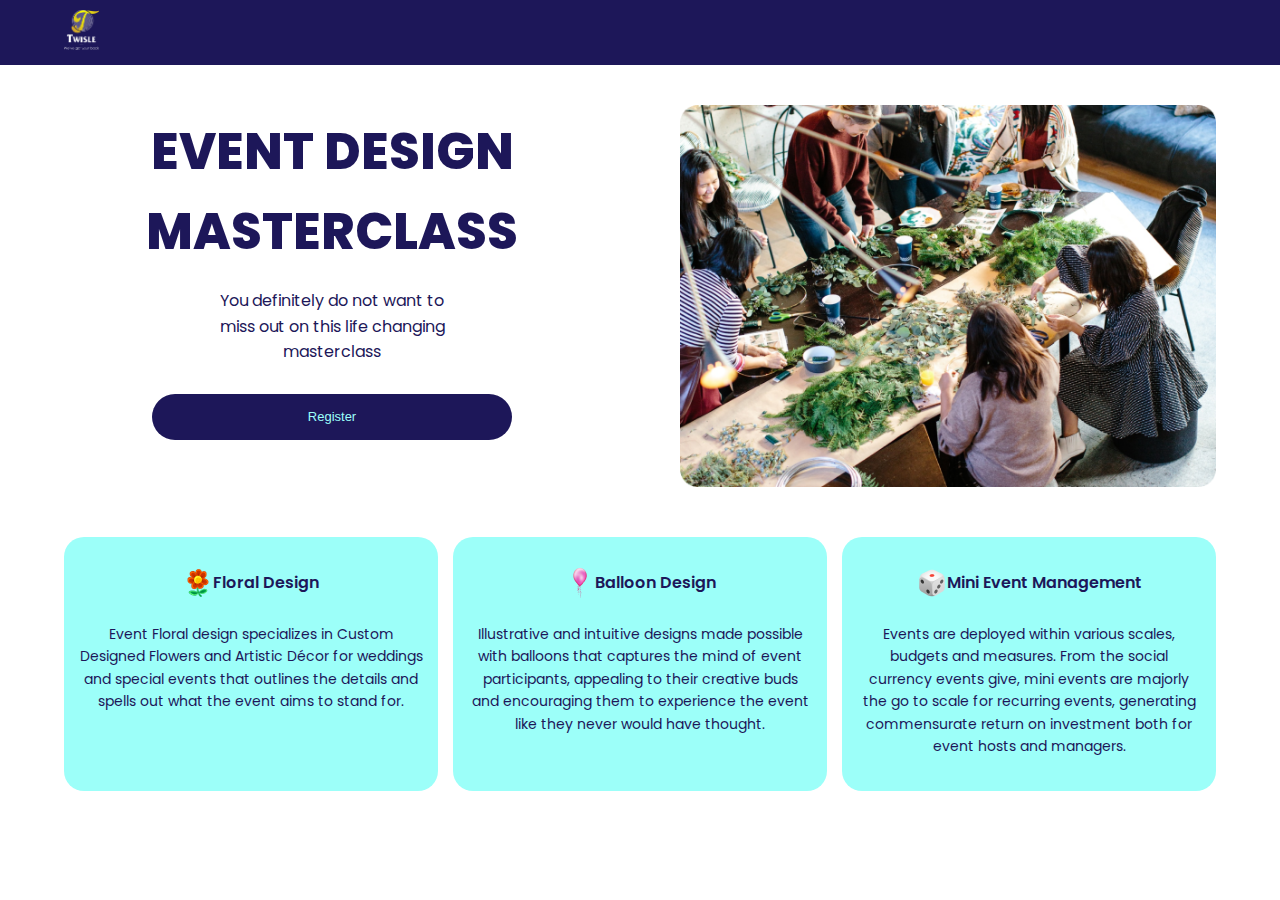
==== index.html @ 26fa8981 "hamburger button added" ====
<!DOCTYPE html>
<html lang="en">

<head>
    <meta charset="UTF-8">
    <meta http-equiv="X-UA-Compatible" content="IE=edge">
    <meta name="viewport" content="width=device-width, initial-scale=1.0">
    <title>Twisle</title>

    <link rel="stylesheet" href="https://cdnjs.cloudflare.com/ajax/libs/font-awesome/6.1.2/css/all.min.css"
        integrity="sha512-1sCRPdkRXhBV2PBLUdRb4tMg1w2YPf37qatUFeS7zlBy7jJI8Lf4VHwWfZZfpXtYSLy85pkm9GaYVYMfw5BC1A=="
        crossorigin="anonymous" referrerpolicy="no-referrer" />

    <!-- css link -->
    <link rel="stylesheet" href="index.css">

    <!-- font -->
    <link href="https://fonts.googleapis.com/css2?family=Poppins:wght@400;600;700;800&display=swap" rel="stylesheet">
</head>

<body>
    <header>
        <div class="top-container">
            <div class="logo-container"><img src="images/1.png" alt="logo" class="logo"></div>
            <button class="nav-toggle" aria-label="toggle navigation">
                <span class="hamburger"></span>
            </button>
            <nav class="nav">
                <ul class="nav-list">
                    <li class="nav-item"><a href="#features" class="nav-link">features</a></li>
                    <li class="nav-item"><a href="https://docs.google.com/forms/d/e/1FAIpQLSfRfd0ls9DLHrry6o0ffCGVrd345AqnTime58EJFE4nkr-iQg/viewform" class="nav-link">register</a></li>
                </ul>
            </nav>
        </div>
    </header>
    <div class="container">
        
        <main>
            <div class="main-container">
                <section>
                    <div class="grid">
                        <h1>EVENT DESIGN MASTERCLASS</h1>
                        <p class="text">You definitely do not want to<span class="subtext"> miss out on this life
                                changing</span><span class="subtext"> masterclass</span></p>
                        <div class="button-wrapper"><a href="https://docs.google.com/forms/d/e/1FAIpQLSfRfd0ls9DLHrry6o0ffCGVrd345AqnTime58EJFE4nkr-iQg/viewform"
                            class="registration-link"><button class="register">Register</button></a></div>
                    </div>
                                <img src="images/unsplash_TdpSX7XAcKo.png" alt="" class="cover-pic">

                </section>
                <div class="article-wrapper">
                    <article id="features" class="first-article">
                        <div class="article-container">
                            <div class="flex">
                                <img src="images/image 2.png" alt="" class="icon-img">
                                <h2 class="icon">Floral Design</h2>
                            </div>
                            <p>Event Floral design specializes in Custom Designed Flowers and Artistic Décor for weddings
                                and special events that outlines the details and spells out what the event aims to stand
                                for.</p>
                        </div>
                    </article>
                    <article class="second-article">
                        <div class="article-container">
                            <div class="flex">
                                <img src="images/image 4.png" alt="" class="icon-img">
                                <h2 class="icon">Balloon Design</h2>
                            </div>
                            <p>Illustrative and intuitive designs made possible with balloons that captures the mind of
                                event participants, appealing to their creative buds and encouraging them to experience the
                                event like they never would have thought.</p>
                        </div>
                    </article>
                    <article class="third-article">
                        <div class="article-container">
                            <div class="flex">
                                <img src="images/image 3.png" alt="" class="icon-img">
                                <h2 class="icon">Mini Event Management</h2>
                            </div>
                            <p>Events are deployed within various scales, budgets and measures. From the social currency
                                events give, mini events are majorly the go to scale for recurring events, generating
                                commensurate return on investment both for event hosts and managers.</p>
                        </div>
                    </article>
                </div>

                <div class="icons-wrapper">
                    <a href="" class="icon-link"><i class="fa-brands fa-facebook"></i></a>
                    <a href="" class="icon-link"><i class="fa-brands fa-instagram"></i></a>

                </div>
            </div>
        </main>
    </div>
</body>
<script src="index.js"></script>
</html>
---- index.css ----
*,
*::before,
*::after {
  box-sizing: border-box;
}

html {
  scroll-behavior: smooth;
  font-size: 10px;
}

img {
  max-width: 100%;
}

:root {
  /* color */
  --bgclr:white;
  --text-clr:#1D1759;
--btn-clr: #9CFFF9;

  /* font */
  --ff: 'Poppins', sans-serif;
}

body {
font-family: var(--ff);
  line-height: 1.6;
  background-color: var(--bglr);
  color: var(--text-clr);
  margin: 0;
}

.icon::before,
.icon::after {
  display: inline-block;
  text-rendering: auto;
  -webkit-font-smoothing: antialiased;
}

.container {
   
   width: 90%;
   margin: 0 auto;
}

header {
    background-color: var(--text-clr);
    margin-bottom: 4em;
    padding: 1em 5%;
}

.top-container {
    display: flex;
    justify-content: space-between;
    align-items: center;
}

.logo-container {
    max-width: 35px;
}

.logo {
    width: 100%;
}

.nav {
    position: fixed;
    
    background-color: var(--btn-clr);
    color: var(--text-clr);
    top: 0;
    bottom: 40em;
    left: 40em;
    right: 0;
    z-index: 100;
    
    transform: translateX(100%);
    transition: transform 250ms cubic-bezier(.5, 0, .5, 1);
}

.nav-list {
    height: 100%;
    margin: 0;
    padding: 0;
    list-style: none;
    display: flex;
    flex-direction: column;
    justify-content: space-evenly;
    align-items: center;
}

.nav-link {
    text-decoration: none;
    color: inherit;
    font-size: 1.5rem;
    cursor: pointer;
}


.nav-link:hover,
.nav-link:focus {
    color: green;
}

.nav-toggle {
    padding: .5em;
    background: transparent;
    border: 0;
    cursor: pointer;
    position: absolute;
    right: 1em;
    top: 1.8em;
    z-index: 1000;
}

.nav-open .nav {
    transform: translateX(0);
}

.nav-open .nav-toggle {
    position: fixed;
}

.nav-open .hamburger {
    background-color: var(--text-clr);
    transform: rotate(.625turn);
    transition: transform 250ms ease-in-out;
}

.nav-open .hamburger::before {
    background-color: var(--text-clr);
    transform: rotate(90deg) translateX(-6px);
    transition: transform 250ms ease-in-out;
}

.nav-open .hamburger::after {
    opacity: 0;
}

.hamburger {
    display: block;
    position: relative;
}

.hamburger,
.hamburger::before,
.hamburger::after {
    background: var(--btn-clr);
    width: 3em;
    height: 3px;
    border-radius: 1em;
    transition: transform 250ms ease-in-out;
}


.hamburger::before,
.hamburger::after {
    content: '';
    position: absolute;
    left: 0;
    right: 0;
}

.hamburger::before { top: 7px; }
.hamburger::after { bottom: 7px; }

main {
    width: 100%;
}

.main-container {
    display: flex;
    flex-direction: column;
    justify-content: center;
    align-items: center;
}

h1 {
    font-size: 5rem;
    font-weight: 800;
    text-align: center;
    margin: 0;
}

.button-wrapper {
    display: flex;
    align-items: center;
    justify-content: center;
    margin-bottom: 4em;
}

.registration-link {
    cursor: pointer;
}

.register {
    max-width: 390px;
    background-color: var(--text-clr);
    margin-top: 1em;
    padding: 1.2em 12em;
    font-size: 1.3em;
    font-weight: 400;
    text-decoration: none;
    color: var(--btn-clr);
    cursor: pointer;
    border: none;
    border-radius: 60px;
}

.register:hover,
.register:focus {
    background-color: green;
    color: white;
}

.text {

     font-size: 1.6rem;
     font-weight: 400;
     text-align: center;
}

.subtext {
    display: block;
    margin: 0;
}

article {
    width: 100%;
    margin-bottom: 1.8em;
  padding: 2em 1.5em;
    background-color: var(--btn-clr);
    border-radius: 20px;
}

.flex {
    display: flex;
    align-items: center;
    justify-content: center;
}

h2 {
    font-size: 1.6rem;
    font-weight: 600;
    text-transform: capitalize;
    text-align: center;
}

article p {
    font-size: 1.4rem;
    font-weight: 400;
    text-align: center;
}

.icons-wrapper {
    display: flex;
    justify-content: center;
    align-items: center;
    gap: 1.8em;
    margin: 4em 0;
}

.fa-brands {
    font-size: 2.2rem;
    color: var(--text-clr);
}

.cover-pic {
    display: none;
}

@media (min-width: 900px) {
.nav-toggle {
    display: none;
}

.nav-list {
    display: flex;
    flex-direction: row;
    justify-content: center;
    align-items: center;
    gap: 5em;
    padding: 0;
}

.nav-link {
    text-transform: uppercase;
}

section {
    display: grid;
    grid-template-columns: 1fr 1fr;
    justify-content: center;
    align-items: center;
    gap: 8em;
    margin-bottom:5em;
}

h1 {
    margin: 0;
}

.cover-pic {
    display: block;
    max-width: 100%;
}

.article-wrapper {
    display: flex;
    grid-template-columns: 1fr 1fr 1fr;
    gap: 1.5em;
}

article {
    max-height : 100%;
}
}
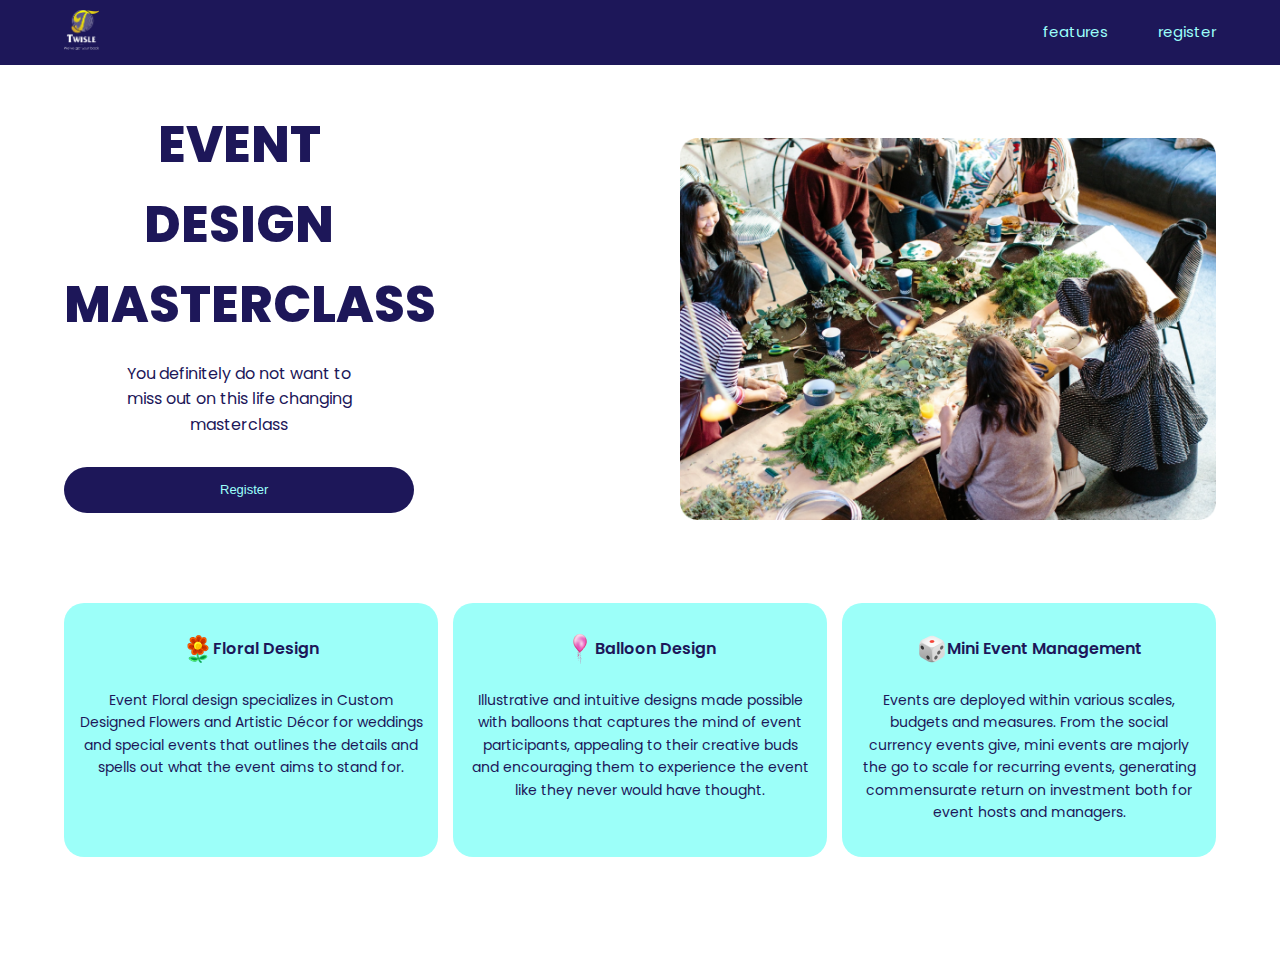
==== commit 9309ccab: "update on the nav button" ====
--- a/index.html
+++ b/index.html
@@ -29,6 +29,13 @@
                 <ul class="nav-list">
                     <li class="nav-item"><a href="#features" class="nav-link">features</a></li>
                     <li class="nav-item"><a href="https://docs.google.com/forms/d/e/1FAIpQLSfRfd0ls9DLHrry6o0ffCGVrd345AqnTime58EJFE4nkr-iQg/viewform" class="nav-link">register</a></li>
+                </ul>
+            </nav>
+
+            <nav class="desktop-nav">
+                <ul class="desktop-nav__list">
+                    <li class="desktop-na__item"><a href="#features" class="desktop-nav__link">features</a></li>
+                    <li class="desktop-na__item"><a href="https://docs.google.com/forms/d/e/1FAIpQLSfRfd0ls9DLHrry6o0ffCGVrd345AqnTime58EJFE4nkr-iQg/viewform" class="desktop-nav__link">register</a></li>
                 </ul>
             </nav>
         </div>
--- a/index.css
+++ b/index.css
@@ -40,7 +40,6 @@
 }
 
 .container {
-   
    width: 90%;
    margin: 0 auto;
 }
@@ -67,7 +66,6 @@
 
 .nav {
     position: fixed;
-    
     background-color: var(--btn-clr);
     color: var(--text-clr);
     top: 0;
@@ -80,6 +78,10 @@
     transition: transform 250ms cubic-bezier(.5, 0, .5, 1);
 }
 
+.desktop-nav {
+    display: none;
+}
+
 .nav-list {
     height: 100%;
     margin: 0;
@@ -177,6 +179,11 @@
     align-items: center;
 }
 
+.grid {
+    max-width: 350px;
+     margin: .4  em;
+}
+
 h1 {
     font-size: 5rem;
     font-weight: 800;
@@ -196,7 +203,7 @@
 }
 
 .register {
-    max-width: 390px;
+    width: 350px;
     background-color: var(--text-clr);
     margin-top: 1em;
     padding: 1.2em 12em;
@@ -271,22 +278,52 @@
     display: none;
 }
 
+.nav-list p {
+    border: 1px red solid;
+}
+
+@media (min-width: 375px) {
+    .nav {
+      top: 0;
+      bottom: 60em;
+      left: 20em;
+      right: 0;
+    } 
+}
+
+@media (min-width: 500px) {
+      .nav {
+        top: 0;
+        bottom: 60em;
+        left: 30em;
+        right: 0;
+      } 
+}
+
 @media (min-width: 900px) {
 .nav-toggle {
     display: none;
 }
 
-.nav-list {
-    display: flex;
-    flex-direction: row;
+.desktop-nav {
+    display: block;
+}
+
+.desktop-nav__list {
+    display: flex;
     justify-content: center;
     align-items: center;
     gap: 5em;
+    list-style: none;
     padding: 0;
-}
-
-.nav-link {
-    text-transform: uppercase;
+
+}
+
+.desktop-nav__link {
+    color: var(--btn-clr);
+    font-size: 1.5rem;
+    text-decoration: none;
+
 }
 
 section {
@@ -316,4 +353,5 @@
 article {
     max-height : 100%;
 }
-}+}
+
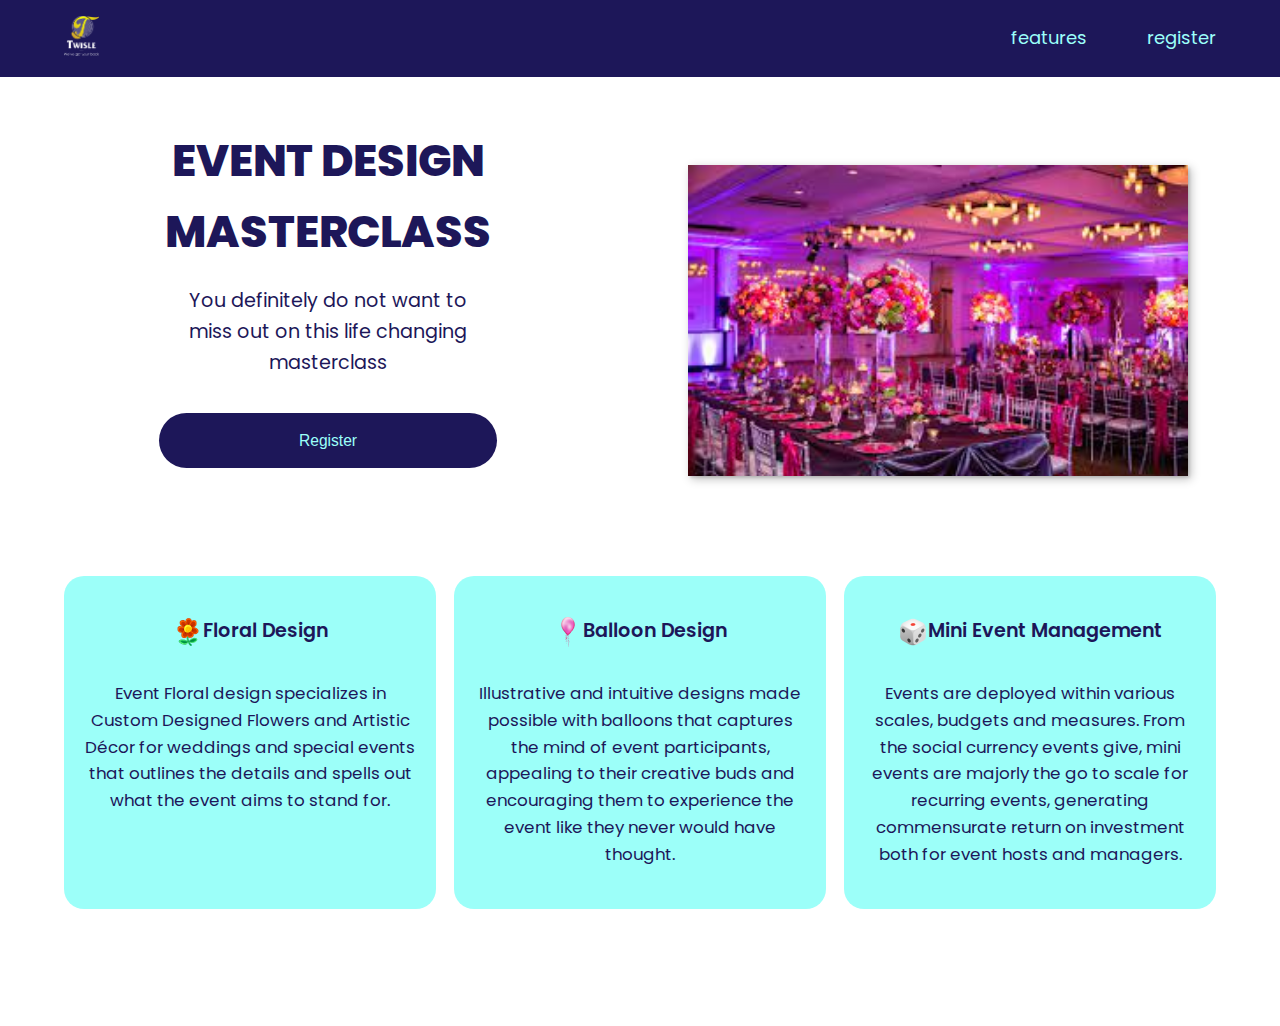
==== commit 8eaf7666: "new image added" ====
--- a/index.html
+++ b/index.html
@@ -52,7 +52,7 @@
                         <div class="button-wrapper"><a href="https://docs.google.com/forms/d/e/1FAIpQLSfRfd0ls9DLHrry6o0ffCGVrd345AqnTime58EJFE4nkr-iQg/viewform"
                             class="registration-link"><button class="register">Register</button></a></div>
                     </div>
-                                <img src="images/unsplash_TdpSX7XAcKo.png" alt="" class="cover-pic">
+                                <div class="cover-pic__container"><img src="images/download.jpg" alt="" class="cover-pic"></div>
 
                 </section>
                 <div class="article-wrapper">
--- a/index.css
+++ b/index.css
@@ -69,8 +69,8 @@
     background-color: var(--btn-clr);
     color: var(--text-clr);
     top: 0;
-    bottom: 40em;
-    left: 40em;
+    bottom: 50em;
+    left: 15em;
     right: 0;
     z-index: 100;
     
@@ -78,13 +78,54 @@
     transition: transform 250ms cubic-bezier(.5, 0, .5, 1);
 }
 
+@media (min-width: 400px) {
+    .nav {
+      top: 0;
+      bottom: 50em;
+      left: 17em;
+      right: 0;
+    } 
+}
+
+@media (min-width: 500px) {
+    .nav {
+      top: 0;
+      bottom: 50em;
+      left: 30em;
+      right: 0;
+    } 
+}
+
+@media (min-width: 700px) {
+  .nav {
+    top: 0;
+    bottom: 50em;
+    left: 45em;
+    right: 0;
+  } 
+}
+
+@media (min-width: 800px) {
+    .nav {
+      top: 0;
+      bottom: 60em;
+      left: 30em;
+      right: 0;
+    } 
+
+    html {
+        font-size: 12px;
+    }
+}
+
+
 .desktop-nav {
     display: none;
 }
 
 .nav-list {
     height: 100%;
-    margin: 0;
+    margin-top: 1em;
     padding: 0;
     list-style: none;
     display: flex;
@@ -96,7 +137,7 @@
 .nav-link {
     text-decoration: none;
     color: inherit;
-    font-size: 1.5rem;
+    font-size: 1.7rem;
     cursor: pointer;
 }
 
@@ -179,13 +220,8 @@
     align-items: center;
 }
 
-.grid {
-    max-width: 350px;
-     margin: .4  em;
-}
-
 h1 {
-    font-size: 5rem;
+    font-size: 3.7rem;
     font-weight: 800;
     text-align: center;
     margin: 0;
@@ -203,11 +239,10 @@
 }
 
 .register {
-    width: 350px;
     background-color: var(--text-clr);
     margin-top: 1em;
-    padding: 1.2em 12em;
-    font-size: 1.3em;
+    padding: 1.2em 9em;
+    font-size: 1.3rem;
     font-weight: 400;
     text-decoration: none;
     color: var(--btn-clr);
@@ -282,23 +317,6 @@
     border: 1px red solid;
 }
 
-@media (min-width: 375px) {
-    .nav {
-      top: 0;
-      bottom: 60em;
-      left: 20em;
-      right: 0;
-    } 
-}
-
-@media (min-width: 500px) {
-      .nav {
-        top: 0;
-        bottom: 60em;
-        left: 30em;
-        right: 0;
-      } 
-}
 
 @media (min-width: 900px) {
 .nav-toggle {
@@ -339,9 +357,15 @@
     margin: 0;
 }
 
+.cover-pic__container {
+    max-width: 500px;
+    box-shadow: 0.25em 0.25em 0.75em rgba(0, 0, 0, 0.25),
+    0.125em 0.125em 0.25em rgba(0, 0, 0, 0.15);;
+}
+
 .cover-pic {
     display: block;
-    max-width: 100%;
+    width: 100%;
 }
 
 .article-wrapper {
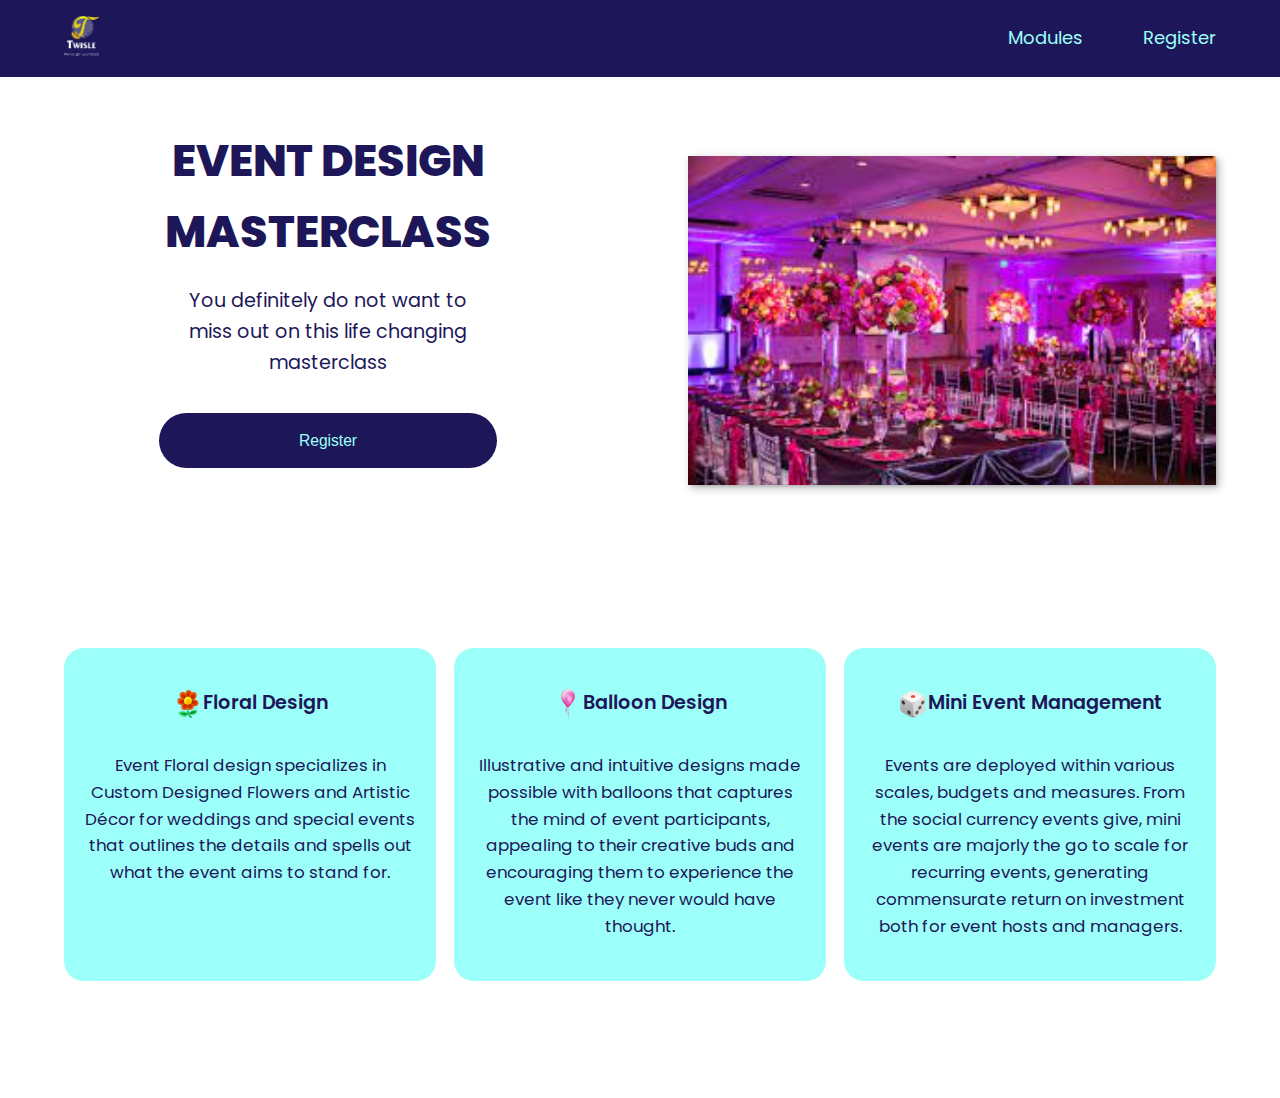
==== commit 003fbc0a: "css tweaks" ====
--- a/index.html
+++ b/index.html
@@ -14,6 +14,12 @@
     <!-- css link -->
     <link rel="stylesheet" href="index.css">
 
+    <!-- css animation -->
+    <link
+    rel="stylesheet"
+    href="https://cdnjs.cloudflare.com/ajax/libs/animate.css/4.1.1/animate.min.css"
+  />
+
     <!-- font -->
     <link href="https://fonts.googleapis.com/css2?family=Poppins:wght@400;600;700;800&display=swap" rel="stylesheet">
 </head>
@@ -27,15 +33,15 @@
             </button>
             <nav class="nav">
                 <ul class="nav-list">
-                    <li class="nav-item"><a href="#features" class="nav-link">features</a></li>
+                    <li class="nav-item"><a href="#features" class="nav-link">modules</a></li>
                     <li class="nav-item"><a href="https://docs.google.com/forms/d/e/1FAIpQLSfRfd0ls9DLHrry6o0ffCGVrd345AqnTime58EJFE4nkr-iQg/viewform" class="nav-link">register</a></li>
                 </ul>
             </nav>
 
             <nav class="desktop-nav">
                 <ul class="desktop-nav__list">
-                    <li class="desktop-na__item"><a href="#features" class="desktop-nav__link">features</a></li>
-                    <li class="desktop-na__item"><a href="https://docs.google.com/forms/d/e/1FAIpQLSfRfd0ls9DLHrry6o0ffCGVrd345AqnTime58EJFE4nkr-iQg/viewform" class="desktop-nav__link">register</a></li>
+                    <li class="desktop-na__item"><a href="#features" class="desktop-nav__link">modules</a></li>
+                    <li class="desktop-na__item"><a href="https://t.co/I9nQpmtqq9" class="desktop-nav__link">register</a></li>
                 </ul>
             </nav>
         </div>
@@ -46,10 +52,10 @@
             <div class="main-container">
                 <section>
                     <div class="grid">
-                        <h1>EVENT DESIGN MASTERCLASS</h1>
+                        <h1 class="animate__animated animate__jello">EVENT DESIGN MASTERCLASS</h1>
                         <p class="text">You definitely do not want to<span class="subtext"> miss out on this life
                                 changing</span><span class="subtext"> masterclass</span></p>
-                        <div class="button-wrapper"><a href="https://docs.google.com/forms/d/e/1FAIpQLSfRfd0ls9DLHrry6o0ffCGVrd345AqnTime58EJFE4nkr-iQg/viewform"
+                        <div class="button-wrapper"><a href="https://t.co/I9nQpmtqq9"
                             class="registration-link"><button class="register">Register</button></a></div>
                     </div>
                                 <div class="cover-pic__container"><img src="images/download.jpg" alt="" class="cover-pic"></div>
--- a/index.css
+++ b/index.css
@@ -22,6 +22,8 @@
 
   /* font */
   --ff: 'Poppins', sans-serif;
+
+  --bezier: cubic-bezier(.3, -0.01, .49, 1);
 }
 
 body {
@@ -136,6 +138,7 @@
 
 .nav-link {
     text-decoration: none;
+    text-transform: capitalize;
     color: inherit;
     font-size: 1.7rem;
     cursor: pointer;
@@ -269,6 +272,10 @@
     margin: 0;
 }
 
+.article-wrapper {
+    margin-top: 6em;
+}
+
 article {
     width: 100%;
     margin-bottom: 1.8em;
@@ -300,17 +307,25 @@
     display: flex;
     justify-content: center;
     align-items: center;
-    gap: 1.8em;
+    gap: 2.3em;
     margin: 4em 0;
 }
 
 .fa-brands {
-    font-size: 2.2rem;
+    font-size: 2.4rem;
     color: var(--text-clr);
 }
 
+.cover-pic__container {
+    max-width: 100%;
+    margin: 0 auto;
+    box-shadow: 0.25em 0.25em 0.75em rgba(0, 0, 0, 0.25),
+    0.125em 0.125em 0.25em rgba(0, 0, 0, 0.15);
+}
+
 .cover-pic {
-    display: none;
+    width: 100%;
+    margin: 0;
 }
 
 .nav-list p {
@@ -341,6 +356,7 @@
     color: var(--btn-clr);
     font-size: 1.5rem;
     text-decoration: none;
+    text-transform: capitalize;
 
 }
 
@@ -358,9 +374,10 @@
 }
 
 .cover-pic__container {
-    max-width: 500px;
+    max-width: 800px;
+    margin: 0;
     box-shadow: 0.25em 0.25em 0.75em rgba(0, 0, 0, 0.25),
-    0.125em 0.125em 0.25em rgba(0, 0, 0, 0.15);;
+    0.125em 0.125em 0.25em rgba(0, 0, 0, 0.15);
 }
 
 .cover-pic {
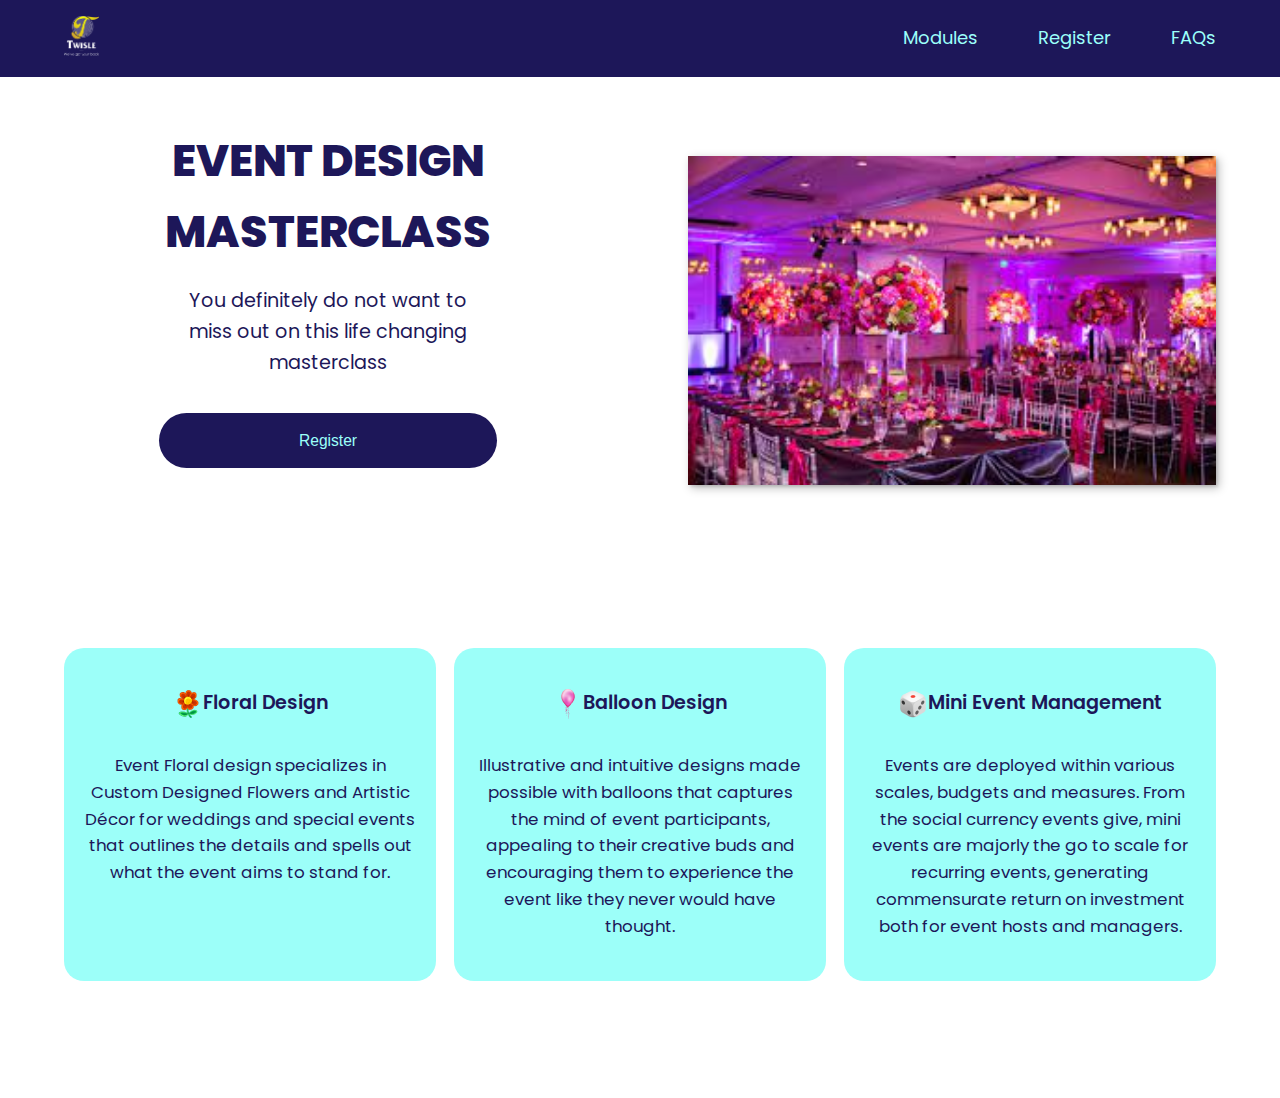
==== commit 31328f35: "added a FAQs page" ====
--- a/index.html
+++ b/index.html
@@ -6,7 +6,7 @@
     <meta http-equiv="X-UA-Compatible" content="IE=edge">
     <meta name="viewport" content="width=device-width, initial-scale=1.0">
     <title>Twisle</title>
-
+<!-- font-awesome -->
     <link rel="stylesheet" href="https://cdnjs.cloudflare.com/ajax/libs/font-awesome/6.1.2/css/all.min.css"
         integrity="sha512-1sCRPdkRXhBV2PBLUdRb4tMg1w2YPf37qatUFeS7zlBy7jJI8Lf4VHwWfZZfpXtYSLy85pkm9GaYVYMfw5BC1A=="
         crossorigin="anonymous" referrerpolicy="no-referrer" />
@@ -35,6 +35,7 @@
                 <ul class="nav-list">
                     <li class="nav-item"><a href="#features" class="nav-link">modules</a></li>
                     <li class="nav-item"><a href="https://docs.google.com/forms/d/e/1FAIpQLSfRfd0ls9DLHrry6o0ffCGVrd345AqnTime58EJFE4nkr-iQg/viewform" class="nav-link">register</a></li>
+                    <li class="nav-item"><a href="FAQs.html" class="nav-link">FAQs</a></li>
                 </ul>
             </nav>
 
@@ -42,6 +43,7 @@
                 <ul class="desktop-nav__list">
                     <li class="desktop-na__item"><a href="#features" class="desktop-nav__link">modules</a></li>
                     <li class="desktop-na__item"><a href="https://t.co/I9nQpmtqq9" class="desktop-nav__link">register</a></li>
+                    <li class="desktop-na__item"><a href="FAQS.html" class="desktop-nav__link">FAQs</a></li>
                 </ul>
             </nav>
         </div>
@@ -52,8 +54,8 @@
             <div class="main-container">
                 <section>
                     <div class="grid">
-                        <h1 class="animate__animated animate__jello">EVENT DESIGN MASTERCLASS</h1>
-                        <p class="text">You definitely do not want to<span class="subtext"> miss out on this life
+                        <h1 class="animate__animated animate__jello animate__delay-500ms">EVENT DESIGN MASTERCLASS</h1>
+                        <p class="text animate__animated animate__fadeIn animate__slow">You definitely do not want to<span class="subtext"> miss out on this life
                                 changing</span><span class="subtext"> masterclass</span></p>
                         <div class="button-wrapper"><a href="https://t.co/I9nQpmtqq9"
                             class="registration-link"><button class="register">Register</button></a></div>
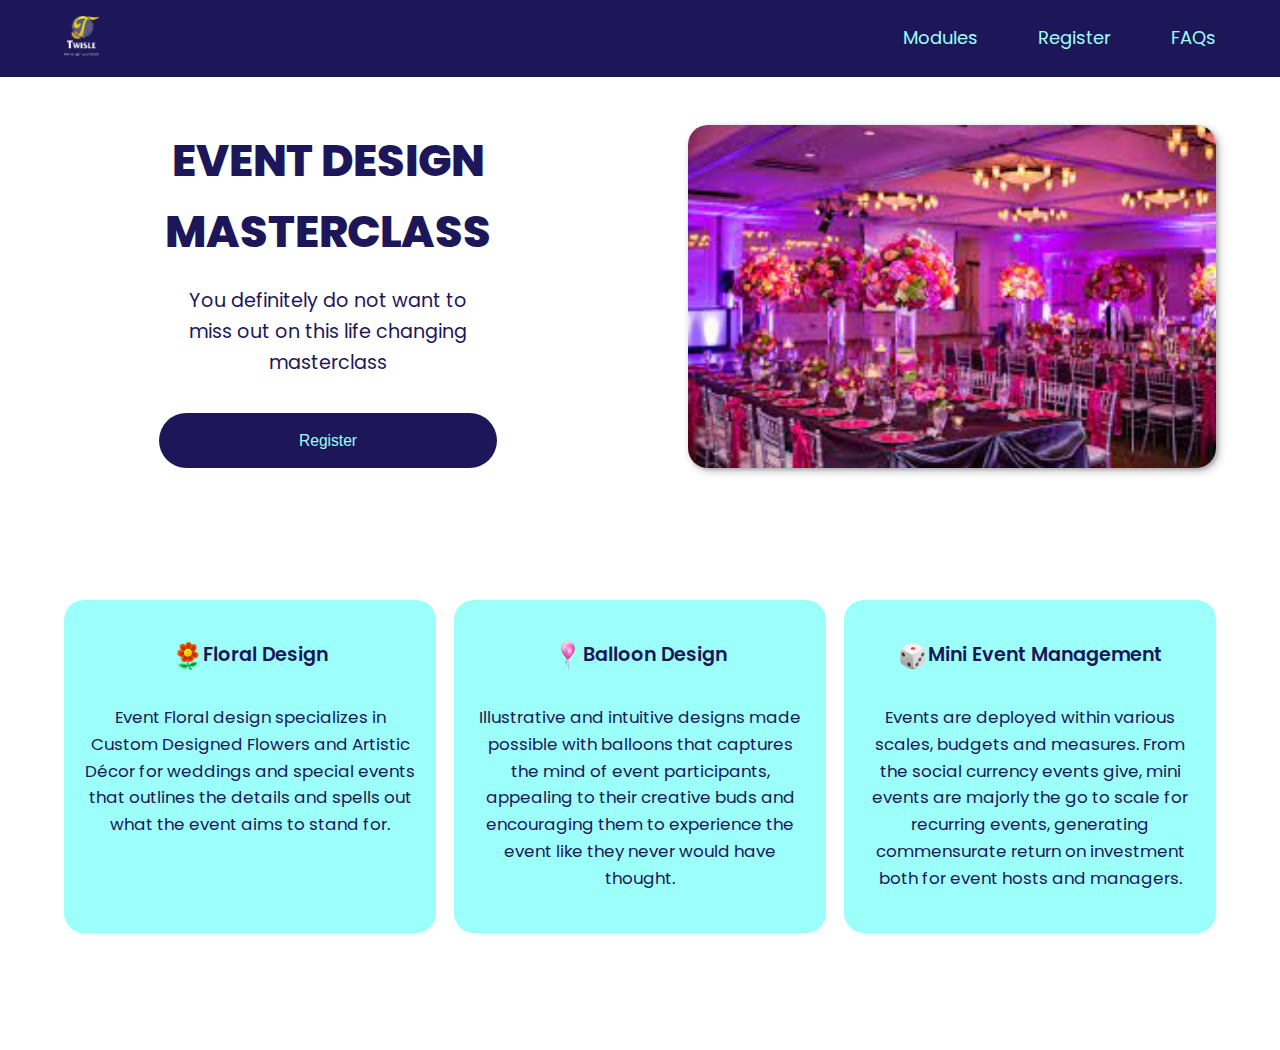
==== commit a4a3ff72: "updated  the css" ====
--- a/index.html
+++ b/index.html
@@ -35,7 +35,7 @@
                 <ul class="nav-list">
                     <li class="nav-item"><a href="#features" class="nav-link">modules</a></li>
                     <li class="nav-item"><a href="https://docs.google.com/forms/d/e/1FAIpQLSfRfd0ls9DLHrry6o0ffCGVrd345AqnTime58EJFE4nkr-iQg/viewform" class="nav-link">register</a></li>
-                    <li class="nav-item"><a href="FAQs.html" class="nav-link">FAQs</a></li>
+                    <li class="nav-item"><a href="FAQS.html" class="nav-link">FAQs</a></li>
                 </ul>
             </nav>
 
@@ -60,7 +60,7 @@
                         <div class="button-wrapper"><a href="https://t.co/I9nQpmtqq9"
                             class="registration-link"><button class="register">Register</button></a></div>
                     </div>
-                                <div class="cover-pic__container"><img src="images/download.jpg" alt="" class="cover-pic"></div>
+                                <div class="cover-pic__container"></div>
 
                 </section>
                 <div class="article-wrapper">
@@ -100,9 +100,8 @@
                 </div>
 
                 <div class="icons-wrapper">
-                    <a href="" class="icon-link"><i class="fa-brands fa-facebook"></i></a>
-                    <a href="" class="icon-link"><i class="fa-brands fa-instagram"></i></a>
-
+                    <a href="https://www.facebook.com/officialtwisle/" class="icon-link"><i class="fa-brands fa-facebook"></i></a>
+                    <a href="https://www.instagram.com/official_twisle/" class="icon-link"><i class="fa-brands fa-instagram"></i></a>
                 </div>
             </div>
         </main>
--- a/index.css
+++ b/index.css
@@ -1,4 +1,3 @@
-
 *,
 *::before,
 *::after {
@@ -16,18 +15,18 @@
 
 :root {
   /* color */
-  --bgclr:white;
-  --text-clr:#1D1759;
---btn-clr: #9CFFF9;
+  --bgclr: white;
+  --text-clr: #1d1759;
+  --btn-clr: #9cfff9;
 
   /* font */
-  --ff: 'Poppins', sans-serif;
-
-  --bezier: cubic-bezier(.3, -0.01, .49, 1);
+  --ff: "Poppins", sans-serif;
+
+  --bezier: cubic-bezier(0.3, -0.01, 0.49, 1);
 }
 
 body {
-font-family: var(--ff);
+  font-family: var(--ff);
   line-height: 1.6;
   background-color: var(--bglr);
   color: var(--text-clr);
@@ -42,60 +41,60 @@
 }
 
 .container {
-   width: 90%;
-   margin: 0 auto;
+  width: 90%;
+  margin: 0 auto;
 }
 
 header {
-    background-color: var(--text-clr);
-    margin-bottom: 4em;
-    padding: 1em 5%;
+  background-color: var(--text-clr);
+  margin-bottom: 4em;
+  padding: 1em 5%;
 }
 
 .top-container {
-    display: flex;
-    justify-content: space-between;
-    align-items: center;
+  display: flex;
+  justify-content: space-between;
+  align-items: center;
 }
 
 .logo-container {
-    max-width: 35px;
+  max-width: 35px;
 }
 
 .logo {
-    width: 100%;
+  width: 100%;
 }
 
 .nav {
-    position: fixed;
-    background-color: var(--btn-clr);
-    color: var(--text-clr);
+  position: fixed;
+  background-color: var(--btn-clr);
+  color: var(--text-clr);
+  top: 0;
+  bottom: 50em;
+  left: 15em;
+  right: 0;
+  z-index: 100;
+
+  transform: translateX(100%);
+  transition: transform 250ms cubic-bezier(0.5, 0, 0.5, 1);
+}
+
+@media (min-width: 400px) {
+  .nav {
     top: 0;
     bottom: 50em;
-    left: 15em;
+    left: 17em;
     right: 0;
-    z-index: 100;
-    
-    transform: translateX(100%);
-    transition: transform 250ms cubic-bezier(.5, 0, .5, 1);
-}
-
-@media (min-width: 400px) {
-    .nav {
-      top: 0;
-      bottom: 50em;
-      left: 17em;
-      right: 0;
-    } 
+  }
 }
 
 @media (min-width: 500px) {
-    .nav {
-      top: 0;
-      bottom: 50em;
-      left: 30em;
-      right: 0;
-    } 
+  .nav {
+    top: 0;
+    bottom: 50em;
+    left: 30em;
+    right: 0;
+  }
 }
 
 @media (min-width: 700px) {
@@ -104,295 +103,329 @@
     bottom: 50em;
     left: 45em;
     right: 0;
-  } 
+  }
 }
 
 @media (min-width: 800px) {
-    .nav {
-      top: 0;
-      bottom: 60em;
-      left: 30em;
-      right: 0;
-    } 
-
-    html {
-        font-size: 12px;
-    }
-}
-
+  .nav {
+    top: 0;
+    bottom: 60em;
+    left: 30em;
+    right: 0;
+  }
+
+  html {
+    font-size: 12px;
+  }
+}
 
 .desktop-nav {
-    display: none;
+  display: none;
 }
 
 .nav-list {
-    height: 100%;
-    margin-top: 1em;
-    padding: 0;
-    list-style: none;
-    display: flex;
-    flex-direction: column;
-    justify-content: space-evenly;
-    align-items: center;
+  height: 100%;
+  margin-top: 1em;
+  padding: 0;
+  list-style: none;
+  display: flex;
+  flex-direction: column;
+  justify-content: space-evenly;
+  align-items: center;
 }
 
 .nav-link {
-    text-decoration: none;
-    text-transform: capitalize;
-    color: inherit;
-    font-size: 1.7rem;
-    cursor: pointer;
-}
-
+  text-decoration: none;
+  text-transform: capitalize;
+  color: inherit;
+  font-size: 1.7rem;
+  cursor: pointer;
+}
 
 .nav-link:hover,
 .nav-link:focus {
-    color: green;
+  color: green;
 }
 
 .nav-toggle {
-    padding: .5em;
-    background: transparent;
-    border: 0;
-    cursor: pointer;
-    position: absolute;
-    right: 1em;
-    top: 1.8em;
-    z-index: 1000;
+  padding: 0.5em;
+  background: transparent;
+  border: 0;
+  cursor: pointer;
+  position: absolute;
+  right: 1em;
+  top: 1.8em;
+  z-index: 1000;
 }
 
 .nav-open .nav {
-    transform: translateX(0);
+  transform: translateX(0);
 }
 
 .nav-open .nav-toggle {
-    position: fixed;
+  position: fixed;
 }
 
 .nav-open .hamburger {
-    background-color: var(--text-clr);
-    transform: rotate(.625turn);
-    transition: transform 250ms ease-in-out;
+  background-color: var(--text-clr);
+  transform: rotate(0.625turn);
+  transition: transform 250ms ease-in-out;
 }
 
 .nav-open .hamburger::before {
-    background-color: var(--text-clr);
-    transform: rotate(90deg) translateX(-6px);
-    transition: transform 250ms ease-in-out;
+  background-color: var(--text-clr);
+  transform: rotate(90deg) translateX(-6px);
+  transition: transform 250ms ease-in-out;
 }
 
 .nav-open .hamburger::after {
-    opacity: 0;
+  opacity: 0;
 }
 
 .hamburger {
-    display: block;
-    position: relative;
+  display: block;
+  position: relative;
 }
 
 .hamburger,
 .hamburger::before,
 .hamburger::after {
-    background: var(--btn-clr);
-    width: 3em;
-    height: 3px;
-    border-radius: 1em;
-    transition: transform 250ms ease-in-out;
-}
-
+  background: var(--btn-clr);
+  width: 3em;
+  height: 3px;
+  border-radius: 1em;
+  transition: transform 250ms ease-in-out;
+}
 
 .hamburger::before,
 .hamburger::after {
-    content: '';
-    position: absolute;
-    left: 0;
-    right: 0;
-}
-
-.hamburger::before { top: 7px; }
-.hamburger::after { bottom: 7px; }
+  content: "";
+  position: absolute;
+  left: 0;
+  right: 0;
+}
+
+.hamburger::before {
+  top: 7px;
+}
+.hamburger::after {
+  bottom: 7px;
+}
 
 main {
-    width: 100%;
+  width: 100%;
 }
 
 .main-container {
-    display: flex;
-    flex-direction: column;
-    justify-content: center;
-    align-items: center;
+  display: flex;
+  flex-direction: column;
+  justify-content: center;
+  align-items: center;
 }
 
 h1 {
-    font-size: 3.7rem;
-    font-weight: 800;
-    text-align: center;
-    margin: 0;
+  font-size: 3.7rem;
+  font-weight: 800;
+  text-align: center;
+  margin: 0;
 }
 
 .button-wrapper {
-    display: flex;
-    align-items: center;
-    justify-content: center;
-    margin-bottom: 4em;
+  display: flex;
+  align-items: center;
+  justify-content: center;
+  margin-bottom: 4em;
 }
 
 .registration-link {
-    cursor: pointer;
+  cursor: pointer;
 }
 
 .register {
-    background-color: var(--text-clr);
-    margin-top: 1em;
-    padding: 1.2em 9em;
-    font-size: 1.3rem;
-    font-weight: 400;
-    text-decoration: none;
-    color: var(--btn-clr);
-    cursor: pointer;
-    border: none;
-    border-radius: 60px;
+  background-color: var(--text-clr);
+  margin-top: 1em;
+  padding: 1.2em 9em;
+  font-size: 1.3rem;
+  font-weight: 400;
+  text-decoration: none;
+  color: var(--btn-clr);
+  cursor: pointer;
+  border: none;
+  border-radius: 60px;
+  transition: background 200ms ease-in-out;
+  animation: headShake 2s 2s;
 }
 
 .register:hover,
 .register:focus {
-    background-color: green;
-    color: white;
+  background-color: var(--btn-clr);
+  color: var(--text-clr);
 }
 
 .text {
-
-     font-size: 1.6rem;
-     font-weight: 400;
-     text-align: center;
+  font-size: 1.6rem;
+  font-weight: 400;
+  text-align: center;
 }
 
 .subtext {
+  display: block;
+  margin: 0;
+}
+
+.article-wrapper {
+  margin-top: 6em;
+}
+
+article {
+  width: 100%;
+  margin-bottom: 1.8em;
+  padding: 2em 1.5em;
+  background-color: var(--btn-clr);
+  border-radius: 20px;
+}
+
+.first-article {
+  animation: fadeInLeft 700ms;
+}
+
+.second-article {
+  animation: fadeIn 2s;
+}
+
+.third-article {
+  animation: fadeInRightBig 2200ms;
+}
+
+.flex {
+  display: flex;
+  align-items: center;
+  justify-content: center;
+}
+
+h2 {
+  font-size: 1.6rem;
+  font-weight: 600;
+  text-transform: capitalize;
+  text-align: center;
+}
+
+article p {
+  font-size: 1.4rem;
+  font-weight: 400;
+  text-align: center;
+}
+
+.icons-wrapper {
+  display: flex;
+  justify-content: center;
+  align-items: center;
+  gap: 2.3em;
+  margin: 4em 0;
+}
+
+.fa-brands {
+  font-size: 2.4rem;
+  color: var(--text-clr);
+  transition: transform 200ms ease-in-out;
+}
+
+.fa-brands:hover,
+.fa-brands:focus {
+  transform: scale(1.1);
+}
+
+.cover-pic__container {
+  border-radius: 20px;
+  background-image: url('../images/download.jpg');
+background-size: cover;
+background-repeat: no-repeat;
+  max-width: 900px;
+  height: 340px;
+  margin: 0 auto;
+}
+
+
+
+@media (min-width: 900px) {
+  .nav-toggle {
+    display: none;
+  }
+
+  .desktop-nav {
     display: block;
-    margin: 0;
-}
-
-.article-wrapper {
-    margin-top: 6em;
-}
-
-article {
-    width: 100%;
-    margin-bottom: 1.8em;
-  padding: 2em 1.5em;
-    background-color: var(--btn-clr);
-    border-radius: 20px;
-}
-
-.flex {
-    display: flex;
-    align-items: center;
-    justify-content: center;
-}
-
-h2 {
-    font-size: 1.6rem;
-    font-weight: 600;
-    text-transform: capitalize;
-    text-align: center;
-}
-
-article p {
-    font-size: 1.4rem;
-    font-weight: 400;
-    text-align: center;
-}
-
-.icons-wrapper {
-    display: flex;
-    justify-content: center;
-    align-items: center;
-    gap: 2.3em;
-    margin: 4em 0;
-}
-
-.fa-brands {
-    font-size: 2.4rem;
-    color: var(--text-clr);
-}
-
-.cover-pic__container {
-    max-width: 100%;
-    margin: 0 auto;
-    box-shadow: 0.25em 0.25em 0.75em rgba(0, 0, 0, 0.25),
-    0.125em 0.125em 0.25em rgba(0, 0, 0, 0.15);
-}
-
-.cover-pic {
-    width: 100%;
-    margin: 0;
-}
-
-.nav-list p {
-    border: 1px red solid;
-}
-
-
-@media (min-width: 900px) {
-.nav-toggle {
-    display: none;
-}
-
-.desktop-nav {
-    display: block;
-}
-
-.desktop-nav__list {
+  }
+
+  .desktop-nav__list {
     display: flex;
     justify-content: center;
     align-items: center;
     gap: 5em;
     list-style: none;
     padding: 0;
-
-}
-
-.desktop-nav__link {
+  }
+
+  .desktop-nav__link {
     color: var(--btn-clr);
     font-size: 1.5rem;
     text-decoration: none;
     text-transform: capitalize;
-
-}
-
-section {
+  }
+
+  .desktop-nav__link:hover,
+  .desktop-nav__link:focus {
+    color: yellow;
+  }
+
+  section {
+    padding: 0;
     display: grid;
     grid-template-columns: 1fr 1fr;
     justify-content: center;
     align-items: center;
     gap: 8em;
-    margin-bottom:5em;
-}
-
-h1 {
-    margin: 0;
-}
-
-.cover-pic__container {
-    max-width: 800px;
-    margin: 0;
+    margin-bottom: 5em;
+  }
+
+  .grid {
+    height: 100%;
+  }
+
+  h1 {
+    margin-top: 0;
+    width: 100%;
+  }
+
+  .cover-pic__container {
+    width: 100%;
+    height: 100%;
     box-shadow: 0.25em 0.25em 0.75em rgba(0, 0, 0, 0.25),
-    0.125em 0.125em 0.25em rgba(0, 0, 0, 0.15);
-}
-
-.cover-pic {
-    display: block;
-    width: 100%;
-}
-
-.article-wrapper {
+      0.125em 0.125em 0.25em rgba(0, 0, 0, 0.15);
+  }
+
+.button-wrapper {
+margin-bottom: 0;
+}
+
+  .article-wrapper {
     display: flex;
     grid-template-columns: 1fr 1fr 1fr;
     gap: 1.5em;
-}
-
-article {
-    max-height : 100%;
-}
-}
-
+  }
+
+  article {
+    max-height: 100%;
+  }
+
+  .first-article {
+    animation: fadeInUp 700ms;
+  }
+
+  .second-article {
+    animation: fadeIn 2s;
+  }
+
+  .third-article {
+    animation: fadeInRightBig 2200ms;
+  }
+}
